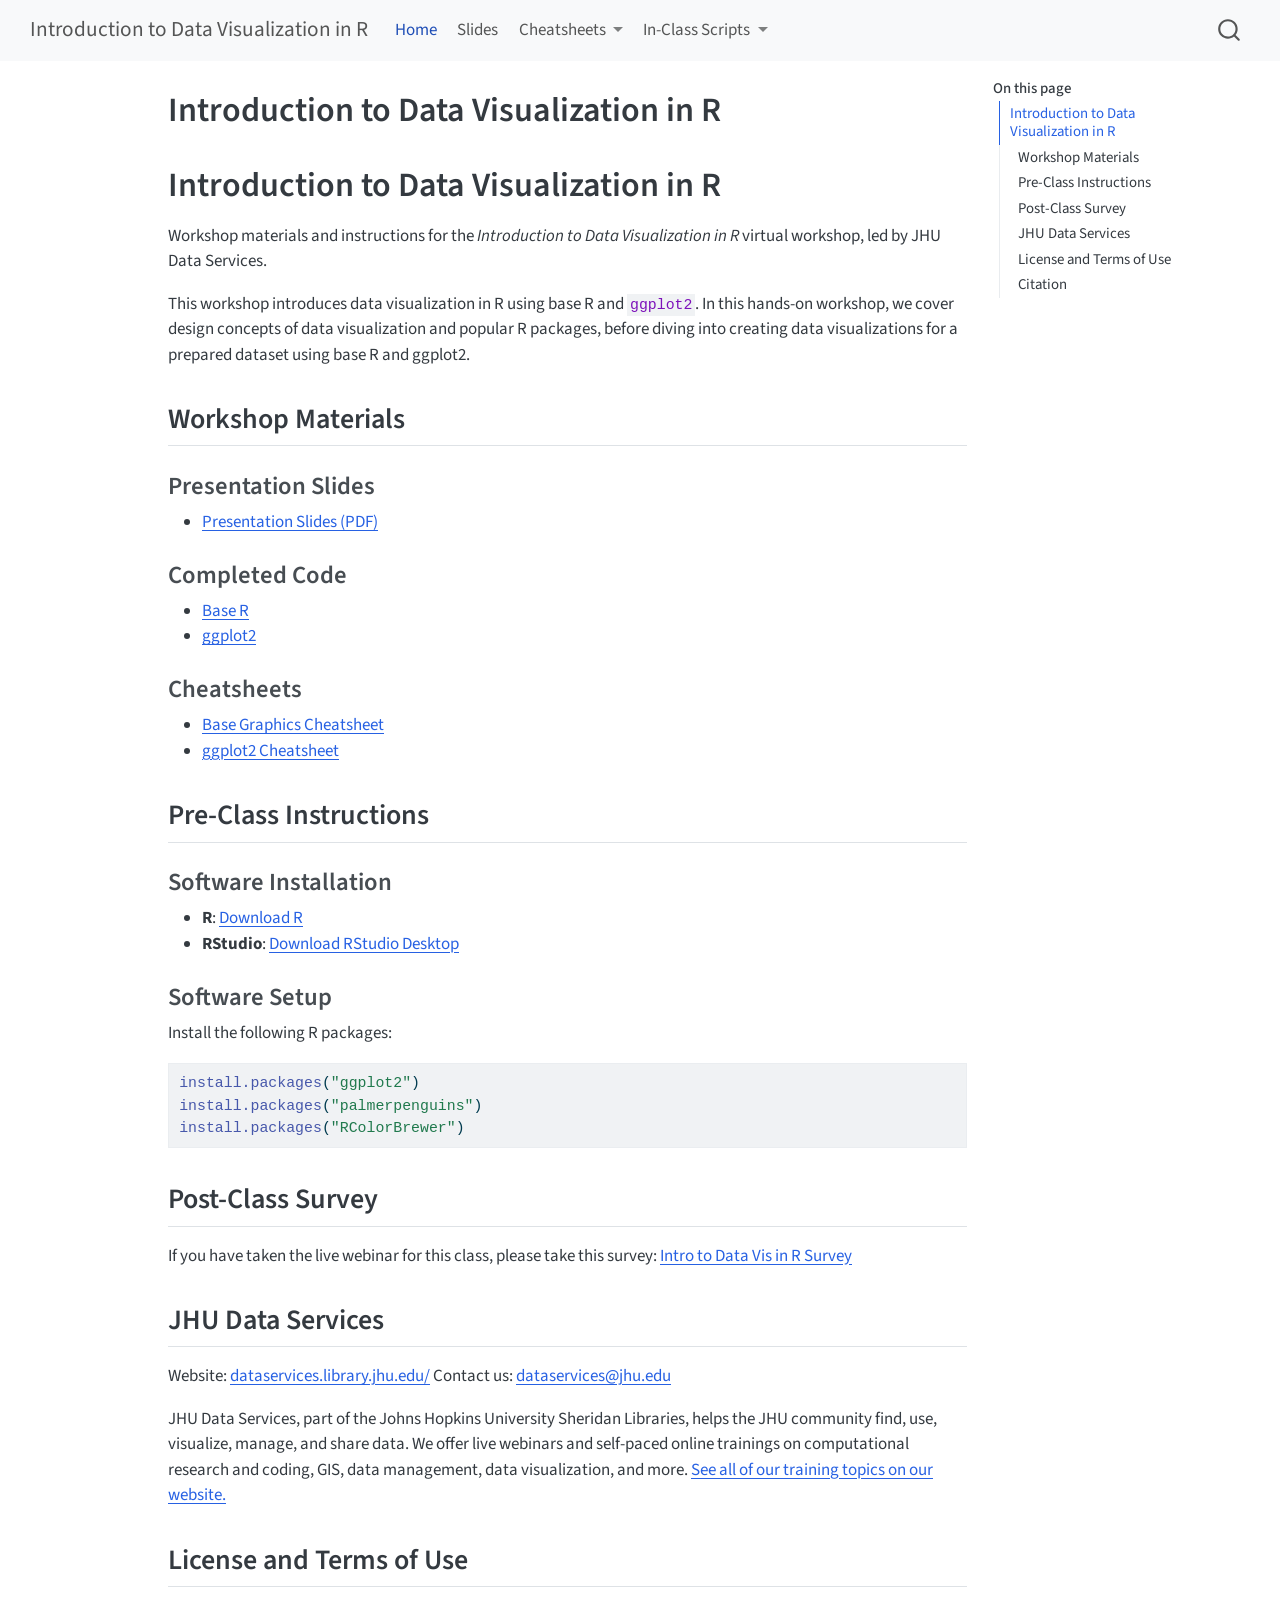
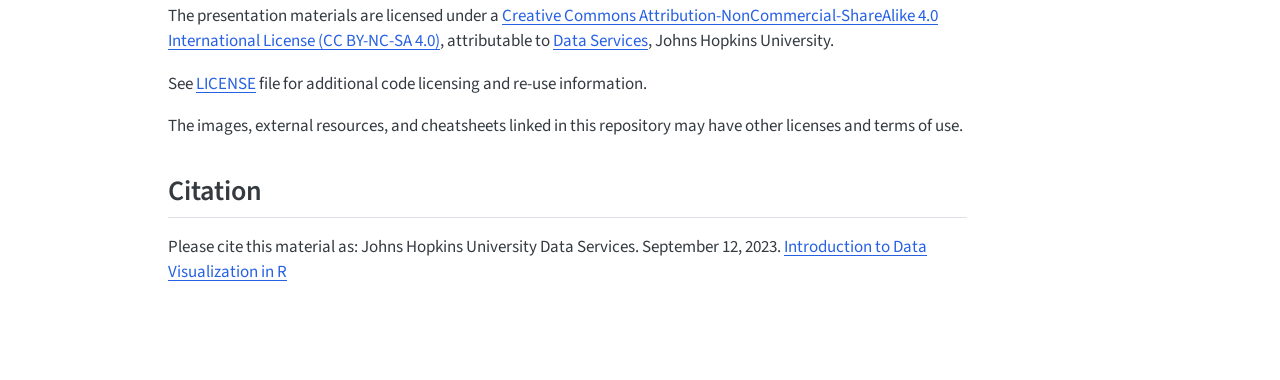
==== docs/index.html @ 9382fbfe "migrated RMDs to qmd, built webpage for resources" ====
<!DOCTYPE html>
<html xmlns="http://www.w3.org/1999/xhtml" lang="en" xml:lang="en"><head>

<meta charset="utf-8">
<meta name="generator" content="quarto-1.8.27">

<meta name="viewport" content="width=device-width, initial-scale=1.0, user-scalable=yes">


<title>Introduction to Data Visualization in R</title>
<style>
code{white-space: pre-wrap;}
span.smallcaps{font-variant: small-caps;}
div.columns{display: flex; gap: min(4vw, 1.5em);}
div.column{flex: auto; overflow-x: auto;}
div.hanging-indent{margin-left: 1.5em; text-indent: -1.5em;}
ul.task-list{list-style: none;}
ul.task-list li input[type="checkbox"] {
  width: 0.8em;
  margin: 0 0.8em 0.2em -1em; /* quarto-specific, see https://github.com/quarto-dev/quarto-cli/issues/4556 */ 
  vertical-align: middle;
}
/* CSS for syntax highlighting */
html { -webkit-text-size-adjust: 100%; }
pre > code.sourceCode { white-space: pre; position: relative; }
pre > code.sourceCode > span { display: inline-block; line-height: 1.25; }
pre > code.sourceCode > span:empty { height: 1.2em; }
.sourceCode { overflow: visible; }
code.sourceCode > span { color: inherit; text-decoration: inherit; }
div.sourceCode { margin: 1em 0; }
pre.sourceCode { margin: 0; }
@media screen {
div.sourceCode { overflow: auto; }
}
@media print {
pre > code.sourceCode { white-space: pre-wrap; }
pre > code.sourceCode > span { text-indent: -5em; padding-left: 5em; }
}
pre.numberSource code
  { counter-reset: source-line 0; }
pre.numberSource code > span
  { position: relative; left: -4em; counter-increment: source-line; }
pre.numberSource code > span > a:first-child::before
  { content: counter(source-line);
    position: relative; left: -1em; text-align: right; vertical-align: baseline;
    border: none; display: inline-block;
    -webkit-touch-callout: none; -webkit-user-select: none;
    -khtml-user-select: none; -moz-user-select: none;
    -ms-user-select: none; user-select: none;
    padding: 0 4px; width: 4em;
  }
pre.numberSource { margin-left: 3em;  padding-left: 4px; }
div.sourceCode
  {   }
@media screen {
pre > code.sourceCode > span > a:first-child::before { text-decoration: underline; }
}
</style>


<script src="site_libs/quarto-nav/quarto-nav.js"></script>
<script src="site_libs/quarto-nav/headroom.min.js"></script>
<script src="site_libs/clipboard/clipboard.min.js"></script>
<script src="site_libs/quarto-search/autocomplete.umd.js"></script>
<script src="site_libs/quarto-search/fuse.min.js"></script>
<script src="site_libs/quarto-search/quarto-search.js"></script>
<meta name="quarto:offset" content="./">
<script src="site_libs/quarto-html/quarto.js" type="module"></script>
<script src="site_libs/quarto-html/tabsets/tabsets.js" type="module"></script>
<script src="site_libs/quarto-html/axe/axe-check.js" type="module"></script>
<script src="site_libs/quarto-html/popper.min.js"></script>
<script src="site_libs/quarto-html/tippy.umd.min.js"></script>
<script src="site_libs/quarto-html/anchor.min.js"></script>
<link href="site_libs/quarto-html/tippy.css" rel="stylesheet">
<link href="site_libs/quarto-html/quarto-syntax-highlighting-ed96de9b727972fe78a7b5d16c58bf87.css" rel="stylesheet" id="quarto-text-highlighting-styles">
<script src="site_libs/bootstrap/bootstrap.min.js"></script>
<link href="site_libs/bootstrap/bootstrap-icons.css" rel="stylesheet">
<link href="site_libs/bootstrap/bootstrap-5b4ad623e5705c0698d39aec6f10cf02.min.css" rel="stylesheet" append-hash="true" id="quarto-bootstrap" data-mode="light">
<script id="quarto-search-options" type="application/json">{
  "location": "navbar",
  "copy-button": false,
  "collapse-after": 3,
  "panel-placement": "end",
  "type": "overlay",
  "limit": 50,
  "keyboard-shortcut": [
    "f",
    "/",
    "s"
  ],
  "show-item-context": false,
  "language": {
    "search-no-results-text": "No results",
    "search-matching-documents-text": "matching documents",
    "search-copy-link-title": "Copy link to search",
    "search-hide-matches-text": "Hide additional matches",
    "search-more-match-text": "more match in this document",
    "search-more-matches-text": "more matches in this document",
    "search-clear-button-title": "Clear",
    "search-text-placeholder": "",
    "search-detached-cancel-button-title": "Cancel",
    "search-submit-button-title": "Submit",
    "search-label": "Search"
  }
}</script>


</head>

<body class="nav-fixed quarto-light">

<div id="quarto-search-results"></div>
  <header id="quarto-header" class="headroom fixed-top">
    <nav class="navbar navbar-expand-lg " data-bs-theme="dark">
      <div class="navbar-container container-fluid">
      <div class="navbar-brand-container mx-auto">
    <a class="navbar-brand" href="./index.html">
    <span class="navbar-title">Introduction to Data Visualization in R</span>
    </a>
  </div>
            <div id="quarto-search" class="" title="Search"></div>
          <button class="navbar-toggler" type="button" data-bs-toggle="collapse" data-bs-target="#navbarCollapse" aria-controls="navbarCollapse" role="menu" aria-expanded="false" aria-label="Toggle navigation" onclick="if (window.quartoToggleHeadroom) { window.quartoToggleHeadroom(); }">
  <span class="navbar-toggler-icon"></span>
</button>
          <div class="collapse navbar-collapse" id="navbarCollapse">
            <ul class="navbar-nav navbar-nav-scroll me-auto">
  <li class="nav-item">
    <a class="nav-link active" href="./index.html" aria-current="page"> 
<span class="menu-text">Home</span></a>
  </li>  
  <li class="nav-item">
    <a class="nav-link" href="./PresentationMaterials/IntroDataVisR.pdf"> 
<span class="menu-text">Slides</span></a>
  </li>  
  <li class="nav-item dropdown ">
    <a class="nav-link dropdown-toggle" href="#" id="nav-menu-cheatsheets" role="link" data-bs-toggle="dropdown" aria-expanded="false">
 <span class="menu-text">Cheatsheets</span>
    </a>
    <ul class="dropdown-menu" aria-labelledby="nav-menu-cheatsheets">    
        <li>
    <a class="dropdown-item" href="./Resources/BaseGraphicsCheatsheet.pdf" target="_blank">
 <span class="dropdown-text">Base Graphics Cheatsheet</span></a>
  </li>  
        <li>
    <a class="dropdown-item" href="./Resources/ggplot2Cheatsheet.pdf" target="_blank">
 <span class="dropdown-text">ggplot2 Cheatsheet</span></a>
  </li>  
    </ul>
  </li>
  <li class="nav-item dropdown ">
    <a class="nav-link dropdown-toggle" href="#" id="nav-menu-in-class-scripts" role="link" data-bs-toggle="dropdown" aria-expanded="false">
 <span class="menu-text">In-Class Scripts</span>
    </a>
    <ul class="dropdown-menu" aria-labelledby="nav-menu-in-class-scripts">    
        <li>
    <a class="dropdown-item" href="./In-ClassScripts/lesson-1-base-r.html">
 <span class="dropdown-text">Part 1 – Base R</span></a>
  </li>  
        <li>
    <a class="dropdown-item" href="./In-ClassScripts/lesson-2-ggplot2.html">
 <span class="dropdown-text">Part 2 – ggplot2</span></a>
  </li>  
    </ul>
  </li>
</ul>
          </div> <!-- /navcollapse -->
            <div class="quarto-navbar-tools">
</div>
      </div> <!-- /container-fluid -->
    </nav>
</header>
<!-- content -->
<div id="quarto-content" class="quarto-container page-columns page-rows-contents page-layout-article page-navbar">
<!-- sidebar -->
<!-- margin-sidebar -->
    <div id="quarto-margin-sidebar" class="sidebar margin-sidebar">
        <nav id="TOC" role="doc-toc" class="toc-active">
    <h2 id="toc-title">On this page</h2>
   
  <ul>
  <li><a href="#introduction-to-data-visualization-in-r" id="toc-introduction-to-data-visualization-in-r" class="nav-link active" data-scroll-target="#introduction-to-data-visualization-in-r">Introduction to Data Visualization in R</a>
  <ul class="collapse">
  <li><a href="#workshop-materials" id="toc-workshop-materials" class="nav-link" data-scroll-target="#workshop-materials">Workshop Materials</a>
  <ul class="collapse">
  <li><a href="#presentation-slides" id="toc-presentation-slides" class="nav-link" data-scroll-target="#presentation-slides">Presentation Slides</a></li>
  <li><a href="#completed-code" id="toc-completed-code" class="nav-link" data-scroll-target="#completed-code">Completed Code</a></li>
  <li><a href="#cheatsheets" id="toc-cheatsheets" class="nav-link" data-scroll-target="#cheatsheets">Cheatsheets</a></li>
  </ul></li>
  <li><a href="#pre-class-instructions" id="toc-pre-class-instructions" class="nav-link" data-scroll-target="#pre-class-instructions">Pre-Class Instructions</a>
  <ul class="collapse">
  <li><a href="#software-installation" id="toc-software-installation" class="nav-link" data-scroll-target="#software-installation">Software Installation</a></li>
  <li><a href="#software-setup" id="toc-software-setup" class="nav-link" data-scroll-target="#software-setup">Software Setup</a></li>
  </ul></li>
  <li><a href="#post-class-survey" id="toc-post-class-survey" class="nav-link" data-scroll-target="#post-class-survey">Post-Class Survey</a></li>
  <li><a href="#jhu-data-services" id="toc-jhu-data-services" class="nav-link" data-scroll-target="#jhu-data-services">JHU Data Services</a></li>
  <li><a href="#license-and-terms-of-use" id="toc-license-and-terms-of-use" class="nav-link" data-scroll-target="#license-and-terms-of-use">License and Terms of Use</a></li>
  <li><a href="#citation" id="toc-citation" class="nav-link" data-scroll-target="#citation">Citation</a></li>
  </ul></li>
  </ul>
</nav>
    </div>
<!-- main -->
<main class="content" id="quarto-document-content">

<header id="title-block-header" class="quarto-title-block default">
<div class="quarto-title">
<h1 class="title">Introduction to Data Visualization in R</h1>
</div>



<div class="quarto-title-meta">

    
  
    
  </div>
  


</header>


<section id="introduction-to-data-visualization-in-r" class="level1">
<h1>Introduction to Data Visualization in R</h1>
<p>Workshop materials and instructions for the <em>Introduction to Data Visualization in R</em> virtual workshop, led by JHU Data Services.</p>
<p>This workshop introduces data visualization in R using base R and <code>ggplot2</code>. In this hands-on workshop, we cover design concepts of data visualization and popular R packages, before diving into creating data visualizations for a prepared dataset using base R and ggplot2.</p>
<section id="workshop-materials" class="level2">
<h2 class="anchored" data-anchor-id="workshop-materials">Workshop Materials</h2>
<section id="presentation-slides" class="level3">
<h3 class="anchored" data-anchor-id="presentation-slides">Presentation Slides</h3>
<ul>
<li><a href="PresentationMaterials/IntroDataVisR.pdf">Presentation Slides (PDF)</a></li>
</ul>
</section>
<section id="completed-code" class="level3">
<h3 class="anchored" data-anchor-id="completed-code">Completed Code</h3>
<ul>
<li><a href="./In-ClassScripts/lesson-1-base-r.html">Base R</a></li>
<li><a href="./In-ClassScripts/lesson-2-ggplot2.html">ggplot2</a></li>
</ul>
</section>
<section id="cheatsheets" class="level3">
<h3 class="anchored" data-anchor-id="cheatsheets">Cheatsheets</h3>
<ul>
<li><a href="Resources/BaseGraphicsCheatsheet.pdf">Base Graphics Cheatsheet</a></li>
<li><a href="Resources/ggplot2Cheatsheet.pdf">ggplot2 Cheatsheet</a></li>
</ul>
</section>
</section>
<section id="pre-class-instructions" class="level2">
<h2 class="anchored" data-anchor-id="pre-class-instructions">Pre-Class Instructions</h2>
<section id="software-installation" class="level3">
<h3 class="anchored" data-anchor-id="software-installation">Software Installation</h3>
<ul>
<li><strong>R</strong>: <a href="https://cran.r-project.org/">Download R</a></li>
<li><strong>RStudio</strong>: <a href="https://www.rstudio.com/products/rstudio/download/">Download RStudio Desktop</a></li>
</ul>
</section>
<section id="software-setup" class="level3">
<h3 class="anchored" data-anchor-id="software-setup">Software Setup</h3>
<p>Install the following R packages:</p>
<div class="code-copy-outer-scaffold"><div class="sourceCode" id="cb1"><pre class="sourceCode r code-with-copy"><code class="sourceCode r"><span id="cb1-1"><a href="#cb1-1" aria-hidden="true" tabindex="-1"></a><span class="fu">install.packages</span>(<span class="st">"ggplot2"</span>)</span>
<span id="cb1-2"><a href="#cb1-2" aria-hidden="true" tabindex="-1"></a><span class="fu">install.packages</span>(<span class="st">"palmerpenguins"</span>)</span>
<span id="cb1-3"><a href="#cb1-3" aria-hidden="true" tabindex="-1"></a><span class="fu">install.packages</span>(<span class="st">"RColorBrewer"</span>)</span></code></pre></div><button title="Copy to Clipboard" class="code-copy-button"><i class="bi"></i></button></div>
</section>
</section>
<section id="post-class-survey" class="level2">
<h2 class="anchored" data-anchor-id="post-class-survey">Post-Class Survey</h2>
<p>If you have taken the live webinar for this class, please take this survey: <a href="">Intro to Data Vis in R Survey</a></p>
</section>
<section id="jhu-data-services" class="level2">
<h2 class="anchored" data-anchor-id="jhu-data-services">JHU Data Services</h2>
<p>Website: <a href="https://dataservices.library.jhu.edu/">dataservices.library.jhu.edu/</a> Contact us: <a href="mailto:dataservices@jhu.edu">dataservices@jhu.edu</a></p>
<p>JHU Data Services, part of the Johns Hopkins University Sheridan Libraries, helps the JHU community find, use, visualize, manage, and share data. We offer live webinars and self-paced online trainings on computational research and coding, GIS, data management, data visualization, and more. <a href="https://dataservices.library.jhu.edu/training-workshops/">See all of our training topics on our website.</a></p>
</section>
<section id="license-and-terms-of-use" class="level2">
<h2 class="anchored" data-anchor-id="license-and-terms-of-use">License and Terms of Use</h2>
<p>The presentation materials are licensed under a <a href="https://creativecommons.org/licenses/by-nc-sa/4.0/">Creative Commons Attribution-NonCommercial-ShareAlike 4.0 International License (CC BY-NC-SA 4.0)</a>, attributable to <a href="https://dataservices.library.jhu.edu/">Data Services</a>, Johns Hopkins University.</p>
<p>See <a href="LICENSE">LICENSE</a> file for additional code licensing and re-use information.</p>
<p>The images, external resources, and cheatsheets linked in this repository may have other licenses and terms of use.</p>
</section>
<section id="citation" class="level2">
<h2 class="anchored" data-anchor-id="citation">Citation</h2>
<p>Please cite this material as: Johns Hopkins University Data Services. September 12, 2023. <a href="github.com/jhu-data-services/intro-to-data-visualization-in-r">Introduction to Data Visualization in R</a></p>


</section>
</section>

</main> <!-- /main -->
<script id="quarto-html-after-body" type="application/javascript">
  window.document.addEventListener("DOMContentLoaded", function (event) {
    const icon = "";
    const anchorJS = new window.AnchorJS();
    anchorJS.options = {
      placement: 'right',
      icon: icon
    };
    anchorJS.add('.anchored');
    const isCodeAnnotation = (el) => {
      for (const clz of el.classList) {
        if (clz.startsWith('code-annotation-')) {                     
          return true;
        }
      }
      return false;
    }
    const onCopySuccess = function(e) {
      // button target
      const button = e.trigger;
      // don't keep focus
      button.blur();
      // flash "checked"
      button.classList.add('code-copy-button-checked');
      var currentTitle = button.getAttribute("title");
      button.setAttribute("title", "Copied!");
      let tooltip;
      if (window.bootstrap) {
        button.setAttribute("data-bs-toggle", "tooltip");
        button.setAttribute("data-bs-placement", "left");
        button.setAttribute("data-bs-title", "Copied!");
        tooltip = new bootstrap.Tooltip(button, 
          { trigger: "manual", 
            customClass: "code-copy-button-tooltip",
            offset: [0, -8]});
        tooltip.show();    
      }
      setTimeout(function() {
        if (tooltip) {
          tooltip.hide();
          button.removeAttribute("data-bs-title");
          button.removeAttribute("data-bs-toggle");
          button.removeAttribute("data-bs-placement");
        }
        button.setAttribute("title", currentTitle);
        button.classList.remove('code-copy-button-checked');
      }, 1000);
      // clear code selection
      e.clearSelection();
    }
    const getTextToCopy = function(trigger) {
      const outerScaffold = trigger.parentElement.cloneNode(true);
      const codeEl = outerScaffold.querySelector('code');
      for (const childEl of codeEl.children) {
        if (isCodeAnnotation(childEl)) {
          childEl.remove();
        }
      }
      return codeEl.innerText;
    }
    const clipboard = new window.ClipboardJS('.code-copy-button:not([data-in-quarto-modal])', {
      text: getTextToCopy
    });
    clipboard.on('success', onCopySuccess);
    if (window.document.getElementById('quarto-embedded-source-code-modal')) {
      const clipboardModal = new window.ClipboardJS('.code-copy-button[data-in-quarto-modal]', {
        text: getTextToCopy,
        container: window.document.getElementById('quarto-embedded-source-code-modal')
      });
      clipboardModal.on('success', onCopySuccess);
    }
      var localhostRegex = new RegExp(/^(?:http|https):\/\/localhost\:?[0-9]*\//);
      var mailtoRegex = new RegExp(/^mailto:/);
        var filterRegex = new RegExp('/' + window.location.host + '/');
      var isInternal = (href) => {
          return filterRegex.test(href) || localhostRegex.test(href) || mailtoRegex.test(href);
      }
      // Inspect non-navigation links and adorn them if external
     var links = window.document.querySelectorAll('a[href]:not(.nav-link):not(.navbar-brand):not(.toc-action):not(.sidebar-link):not(.sidebar-item-toggle):not(.pagination-link):not(.no-external):not([aria-hidden]):not(.dropdown-item):not(.quarto-navigation-tool):not(.about-link)');
      for (var i=0; i<links.length; i++) {
        const link = links[i];
        if (!isInternal(link.href)) {
          // undo the damage that might have been done by quarto-nav.js in the case of
          // links that we want to consider external
          if (link.dataset.originalHref !== undefined) {
            link.href = link.dataset.originalHref;
          }
        }
      }
    function tippyHover(el, contentFn, onTriggerFn, onUntriggerFn) {
      const config = {
        allowHTML: true,
        maxWidth: 500,
        delay: 100,
        arrow: false,
        appendTo: function(el) {
            return el.parentElement;
        },
        interactive: true,
        interactiveBorder: 10,
        theme: 'quarto',
        placement: 'bottom-start',
      };
      if (contentFn) {
        config.content = contentFn;
      }
      if (onTriggerFn) {
        config.onTrigger = onTriggerFn;
      }
      if (onUntriggerFn) {
        config.onUntrigger = onUntriggerFn;
      }
      window.tippy(el, config); 
    }
    const noterefs = window.document.querySelectorAll('a[role="doc-noteref"]');
    for (var i=0; i<noterefs.length; i++) {
      const ref = noterefs[i];
      tippyHover(ref, function() {
        // use id or data attribute instead here
        let href = ref.getAttribute('data-footnote-href') || ref.getAttribute('href');
        try { href = new URL(href).hash; } catch {}
        const id = href.replace(/^#\/?/, "");
        const note = window.document.getElementById(id);
        if (note) {
          return note.innerHTML;
        } else {
          return "";
        }
      });
    }
    const xrefs = window.document.querySelectorAll('a.quarto-xref');
    const processXRef = (id, note) => {
      // Strip column container classes
      const stripColumnClz = (el) => {
        el.classList.remove("page-full", "page-columns");
        if (el.children) {
          for (const child of el.children) {
            stripColumnClz(child);
          }
        }
      }
      stripColumnClz(note)
      if (id === null || id.startsWith('sec-')) {
        // Special case sections, only their first couple elements
        const container = document.createElement("div");
        if (note.children && note.children.length > 2) {
          container.appendChild(note.children[0].cloneNode(true));
          for (let i = 1; i < note.children.length; i++) {
            const child = note.children[i];
            if (child.tagName === "P" && child.innerText === "") {
              continue;
            } else {
              container.appendChild(child.cloneNode(true));
              break;
            }
          }
          if (window.Quarto?.typesetMath) {
            window.Quarto.typesetMath(container);
          }
          return container.innerHTML
        } else {
          if (window.Quarto?.typesetMath) {
            window.Quarto.typesetMath(note);
          }
          return note.innerHTML;
        }
      } else {
        // Remove any anchor links if they are present
        const anchorLink = note.querySelector('a.anchorjs-link');
        if (anchorLink) {
          anchorLink.remove();
        }
        if (window.Quarto?.typesetMath) {
          window.Quarto.typesetMath(note);
        }
        if (note.classList.contains("callout")) {
          return note.outerHTML;
        } else {
          return note.innerHTML;
        }
      }
    }
    for (var i=0; i<xrefs.length; i++) {
      const xref = xrefs[i];
      tippyHover(xref, undefined, function(instance) {
        instance.disable();
        let url = xref.getAttribute('href');
        let hash = undefined; 
        if (url.startsWith('#')) {
          hash = url;
        } else {
          try { hash = new URL(url).hash; } catch {}
        }
        if (hash) {
          const id = hash.replace(/^#\/?/, "");
          const note = window.document.getElementById(id);
          if (note !== null) {
            try {
              const html = processXRef(id, note.cloneNode(true));
              instance.setContent(html);
            } finally {
              instance.enable();
              instance.show();
            }
          } else {
            // See if we can fetch this
            fetch(url.split('#')[0])
            .then(res => res.text())
            .then(html => {
              const parser = new DOMParser();
              const htmlDoc = parser.parseFromString(html, "text/html");
              const note = htmlDoc.getElementById(id);
              if (note !== null) {
                const html = processXRef(id, note);
                instance.setContent(html);
              } 
            }).finally(() => {
              instance.enable();
              instance.show();
            });
          }
        } else {
          // See if we can fetch a full url (with no hash to target)
          // This is a special case and we should probably do some content thinning / targeting
          fetch(url)
          .then(res => res.text())
          .then(html => {
            const parser = new DOMParser();
            const htmlDoc = parser.parseFromString(html, "text/html");
            const note = htmlDoc.querySelector('main.content');
            if (note !== null) {
              // This should only happen for chapter cross references
              // (since there is no id in the URL)
              // remove the first header
              if (note.children.length > 0 && note.children[0].tagName === "HEADER") {
                note.children[0].remove();
              }
              const html = processXRef(null, note);
              instance.setContent(html);
            } 
          }).finally(() => {
            instance.enable();
            instance.show();
          });
        }
      }, function(instance) {
      });
    }
        let selectedAnnoteEl;
        const selectorForAnnotation = ( cell, annotation) => {
          let cellAttr = 'data-code-cell="' + cell + '"';
          let lineAttr = 'data-code-annotation="' +  annotation + '"';
          const selector = 'span[' + cellAttr + '][' + lineAttr + ']';
          return selector;
        }
        const selectCodeLines = (annoteEl) => {
          const doc = window.document;
          const targetCell = annoteEl.getAttribute("data-target-cell");
          const targetAnnotation = annoteEl.getAttribute("data-target-annotation");
          const annoteSpan = window.document.querySelector(selectorForAnnotation(targetCell, targetAnnotation));
          const lines = annoteSpan.getAttribute("data-code-lines").split(",");
          const lineIds = lines.map((line) => {
            return targetCell + "-" + line;
          })
          let top = null;
          let height = null;
          let parent = null;
          if (lineIds.length > 0) {
              //compute the position of the single el (top and bottom and make a div)
              const el = window.document.getElementById(lineIds[0]);
              top = el.offsetTop;
              height = el.offsetHeight;
              parent = el.parentElement.parentElement;
            if (lineIds.length > 1) {
              const lastEl = window.document.getElementById(lineIds[lineIds.length - 1]);
              const bottom = lastEl.offsetTop + lastEl.offsetHeight;
              height = bottom - top;
            }
            if (top !== null && height !== null && parent !== null) {
              // cook up a div (if necessary) and position it 
              let div = window.document.getElementById("code-annotation-line-highlight");
              if (div === null) {
                div = window.document.createElement("div");
                div.setAttribute("id", "code-annotation-line-highlight");
                div.style.position = 'absolute';
                parent.appendChild(div);
              }
              div.style.top = top - 2 + "px";
              div.style.height = height + 4 + "px";
              div.style.left = 0;
              let gutterDiv = window.document.getElementById("code-annotation-line-highlight-gutter");
              if (gutterDiv === null) {
                gutterDiv = window.document.createElement("div");
                gutterDiv.setAttribute("id", "code-annotation-line-highlight-gutter");
                gutterDiv.style.position = 'absolute';
                const codeCell = window.document.getElementById(targetCell);
                const gutter = codeCell.querySelector('.code-annotation-gutter');
                gutter.appendChild(gutterDiv);
              }
              gutterDiv.style.top = top - 2 + "px";
              gutterDiv.style.height = height + 4 + "px";
            }
            selectedAnnoteEl = annoteEl;
          }
        };
        const unselectCodeLines = () => {
          const elementsIds = ["code-annotation-line-highlight", "code-annotation-line-highlight-gutter"];
          elementsIds.forEach((elId) => {
            const div = window.document.getElementById(elId);
            if (div) {
              div.remove();
            }
          });
          selectedAnnoteEl = undefined;
        };
          // Handle positioning of the toggle
      window.addEventListener(
        "resize",
        throttle(() => {
          elRect = undefined;
          if (selectedAnnoteEl) {
            selectCodeLines(selectedAnnoteEl);
          }
        }, 10)
      );
      function throttle(fn, ms) {
      let throttle = false;
      let timer;
        return (...args) => {
          if(!throttle) { // first call gets through
              fn.apply(this, args);
              throttle = true;
          } else { // all the others get throttled
              if(timer) clearTimeout(timer); // cancel #2
              timer = setTimeout(() => {
                fn.apply(this, args);
                timer = throttle = false;
              }, ms);
          }
        };
      }
        // Attach click handler to the DT
        const annoteDls = window.document.querySelectorAll('dt[data-target-cell]');
        for (const annoteDlNode of annoteDls) {
          annoteDlNode.addEventListener('click', (event) => {
            const clickedEl = event.target;
            if (clickedEl !== selectedAnnoteEl) {
              unselectCodeLines();
              const activeEl = window.document.querySelector('dt[data-target-cell].code-annotation-active');
              if (activeEl) {
                activeEl.classList.remove('code-annotation-active');
              }
              selectCodeLines(clickedEl);
              clickedEl.classList.add('code-annotation-active');
            } else {
              // Unselect the line
              unselectCodeLines();
              clickedEl.classList.remove('code-annotation-active');
            }
          });
        }
    const findCites = (el) => {
      const parentEl = el.parentElement;
      if (parentEl) {
        const cites = parentEl.dataset.cites;
        if (cites) {
          return {
            el,
            cites: cites.split(' ')
          };
        } else {
          return findCites(el.parentElement)
        }
      } else {
        return undefined;
      }
    };
    var bibliorefs = window.document.querySelectorAll('a[role="doc-biblioref"]');
    for (var i=0; i<bibliorefs.length; i++) {
      const ref = bibliorefs[i];
      const citeInfo = findCites(ref);
      if (citeInfo) {
        tippyHover(citeInfo.el, function() {
          var popup = window.document.createElement('div');
          citeInfo.cites.forEach(function(cite) {
            var citeDiv = window.document.createElement('div');
            citeDiv.classList.add('hanging-indent');
            citeDiv.classList.add('csl-entry');
            var biblioDiv = window.document.getElementById('ref-' + cite);
            if (biblioDiv) {
              citeDiv.innerHTML = biblioDiv.innerHTML;
            }
            popup.appendChild(citeDiv);
          });
          return popup.innerHTML;
        });
      }
    }
  });
  </script>
</div> <!-- /content -->




</body></html>
---- docs/site_libs/quarto-html/tippy.css ----
.tippy-box[data-animation=fade][data-state=hidden]{opacity:0}[data-tippy-root]{max-width:calc(100vw - 10px)}.tippy-box{position:relative;background-color:#333;color:#fff;border-radius:4px;font-size:14px;line-height:1.4;white-space:normal;outline:0;transition-property:transform,visibility,opacity}.tippy-box[data-placement^=top]>.tippy-arrow{bottom:0}.tippy-box[data-placement^=top]>.tippy-arrow:before{bottom:-7px;left:0;border-width:8px 8px 0;border-top-color:initial;transform-origin:center top}.tippy-box[data-placement^=bottom]>.tippy-arrow{top:0}.tippy-box[data-placement^=bottom]>.tippy-arrow:before{top:-7px;left:0;border-width:0 8px 8px;border-bottom-color:initial;transform-origin:center bottom}.tippy-box[data-placement^=left]>.tippy-arrow{right:0}.tippy-box[data-placement^=left]>.tippy-arrow:before{border-width:8px 0 8px 8px;border-left-color:initial;right:-7px;transform-origin:center left}.tippy-box[data-placement^=right]>.tippy-arrow{left:0}.tippy-box[data-placement^=right]>.tippy-arrow:before{left:-7px;border-width:8px 8px 8px 0;border-right-color:initial;transform-origin:center right}.tippy-box[data-inertia][data-state=visible]{transition-timing-function:cubic-bezier(.54,1.5,.38,1.11)}.tippy-arrow{width:16px;height:16px;color:#333}.tippy-arrow:before{content:"";position:absolute;border-color:transparent;border-style:solid}.tippy-content{position:relative;padding:5px 9px;z-index:1}
---- docs/site_libs/quarto-html/quarto-syntax-highlighting-ed96de9b727972fe78a7b5d16c58bf87.css ----
/* quarto syntax highlight colors */
:root {
  --quarto-hl-ot-color: #003B4F;
  --quarto-hl-at-color: #657422;
  --quarto-hl-ss-color: #20794D;
  --quarto-hl-an-color: #5E5E5E;
  --quarto-hl-fu-color: #4758AB;
  --quarto-hl-st-color: #20794D;
  --quarto-hl-cf-color: #003B4F;
  --quarto-hl-op-color: #5E5E5E;
  --quarto-hl-er-color: #AD0000;
  --quarto-hl-bn-color: #AD0000;
  --quarto-hl-al-color: #AD0000;
  --quarto-hl-va-color: #111111;
  --quarto-hl-bu-color: inherit;
  --quarto-hl-ex-color: inherit;
  --quarto-hl-pp-color: #AD0000;
  --quarto-hl-in-color: #5E5E5E;
  --quarto-hl-vs-color: #20794D;
  --quarto-hl-wa-color: #5E5E5E;
  --quarto-hl-do-color: #5E5E5E;
  --quarto-hl-im-color: #00769E;
  --quarto-hl-ch-color: #20794D;
  --quarto-hl-dt-color: #AD0000;
  --quarto-hl-fl-color: #AD0000;
  --quarto-hl-co-color: #5E5E5E;
  --quarto-hl-cv-color: #5E5E5E;
  --quarto-hl-cn-color: #8f5902;
  --quarto-hl-sc-color: #5E5E5E;
  --quarto-hl-dv-color: #AD0000;
  --quarto-hl-kw-color: #003B4F;
}

/* other quarto variables */
:root {
  --quarto-font-monospace: SFMono-Regular, Menlo, Monaco, Consolas, "Liberation Mono", "Courier New", monospace;
}

/* syntax highlight based on Pandoc's rules */
pre > code.sourceCode > span {
  color: #003B4F;
}

code.sourceCode > span {
  color: #003B4F;
}

div.sourceCode,
div.sourceCode pre.sourceCode {
  color: #003B4F;
}

/* Normal */
code span {
  color: #003B4F;
}

/* Alert */
code span.al {
  color: #AD0000;
  font-style: inherit;
}

/* Annotation */
code span.an {
  color: #5E5E5E;
  font-style: inherit;
}

/* Attribute */
code span.at {
  color: #657422;
  font-style: inherit;
}

/* BaseN */
code span.bn {
  color: #AD0000;
  font-style: inherit;
}

/* BuiltIn */
code span.bu {
  font-style: inherit;
}

/* ControlFlow */
code span.cf {
  color: #003B4F;
  font-weight: bold;
  font-style: inherit;
}

/* Char */
code span.ch {
  color: #20794D;
  font-style: inherit;
}

/* Constant */
code span.cn {
  color: #8f5902;
  font-style: inherit;
}

/* Comment */
code span.co {
  color: #5E5E5E;
  font-style: inherit;
}

/* CommentVar */
code span.cv {
  color: #5E5E5E;
  font-style: italic;
}

/* Documentation */
code span.do {
  color: #5E5E5E;
  font-style: italic;
}

/* DataType */
code span.dt {
  color: #AD0000;
  font-style: inherit;
}

/* DecVal */
code span.dv {
  color: #AD0000;
  font-style: inherit;
}

/* Error */
code span.er {
  color: #AD0000;
  font-style: inherit;
}

/* Extension */
code span.ex {
  font-style: inherit;
}

/* Float */
code span.fl {
  color: #AD0000;
  font-style: inherit;
}

/* Function */
code span.fu {
  color: #4758AB;
  font-style: inherit;
}

/* Import */
code span.im {
  color: #00769E;
  font-style: inherit;
}

/* Information */
code span.in {
  color: #5E5E5E;
  font-style: inherit;
}

/* Keyword */
code span.kw {
  color: #003B4F;
  font-weight: bold;
  font-style: inherit;
}

/* Operator */
code span.op {
  color: #5E5E5E;
  font-style: inherit;
}

/* Other */
code span.ot {
  color: #003B4F;
  font-style: inherit;
}

/* Preprocessor */
code span.pp {
  color: #AD0000;
  font-style: inherit;
}

/* SpecialChar */
code span.sc {
  color: #5E5E5E;
  font-style: inherit;
}

/* SpecialString */
code span.ss {
  color: #20794D;
  font-style: inherit;
}

/* String */
code span.st {
  color: #20794D;
  font-style: inherit;
}

/* Variable */
code span.va {
  color: #111111;
  font-style: inherit;
}

/* VerbatimString */
code span.vs {
  color: #20794D;
  font-style: inherit;
}

/* Warning */
code span.wa {
  color: #5E5E5E;
  font-style: italic;
}

.prevent-inlining {
  content: "</";
}

/*# sourceMappingURL=0920dd6d7437995b8cdf7429764427b1.css.map */
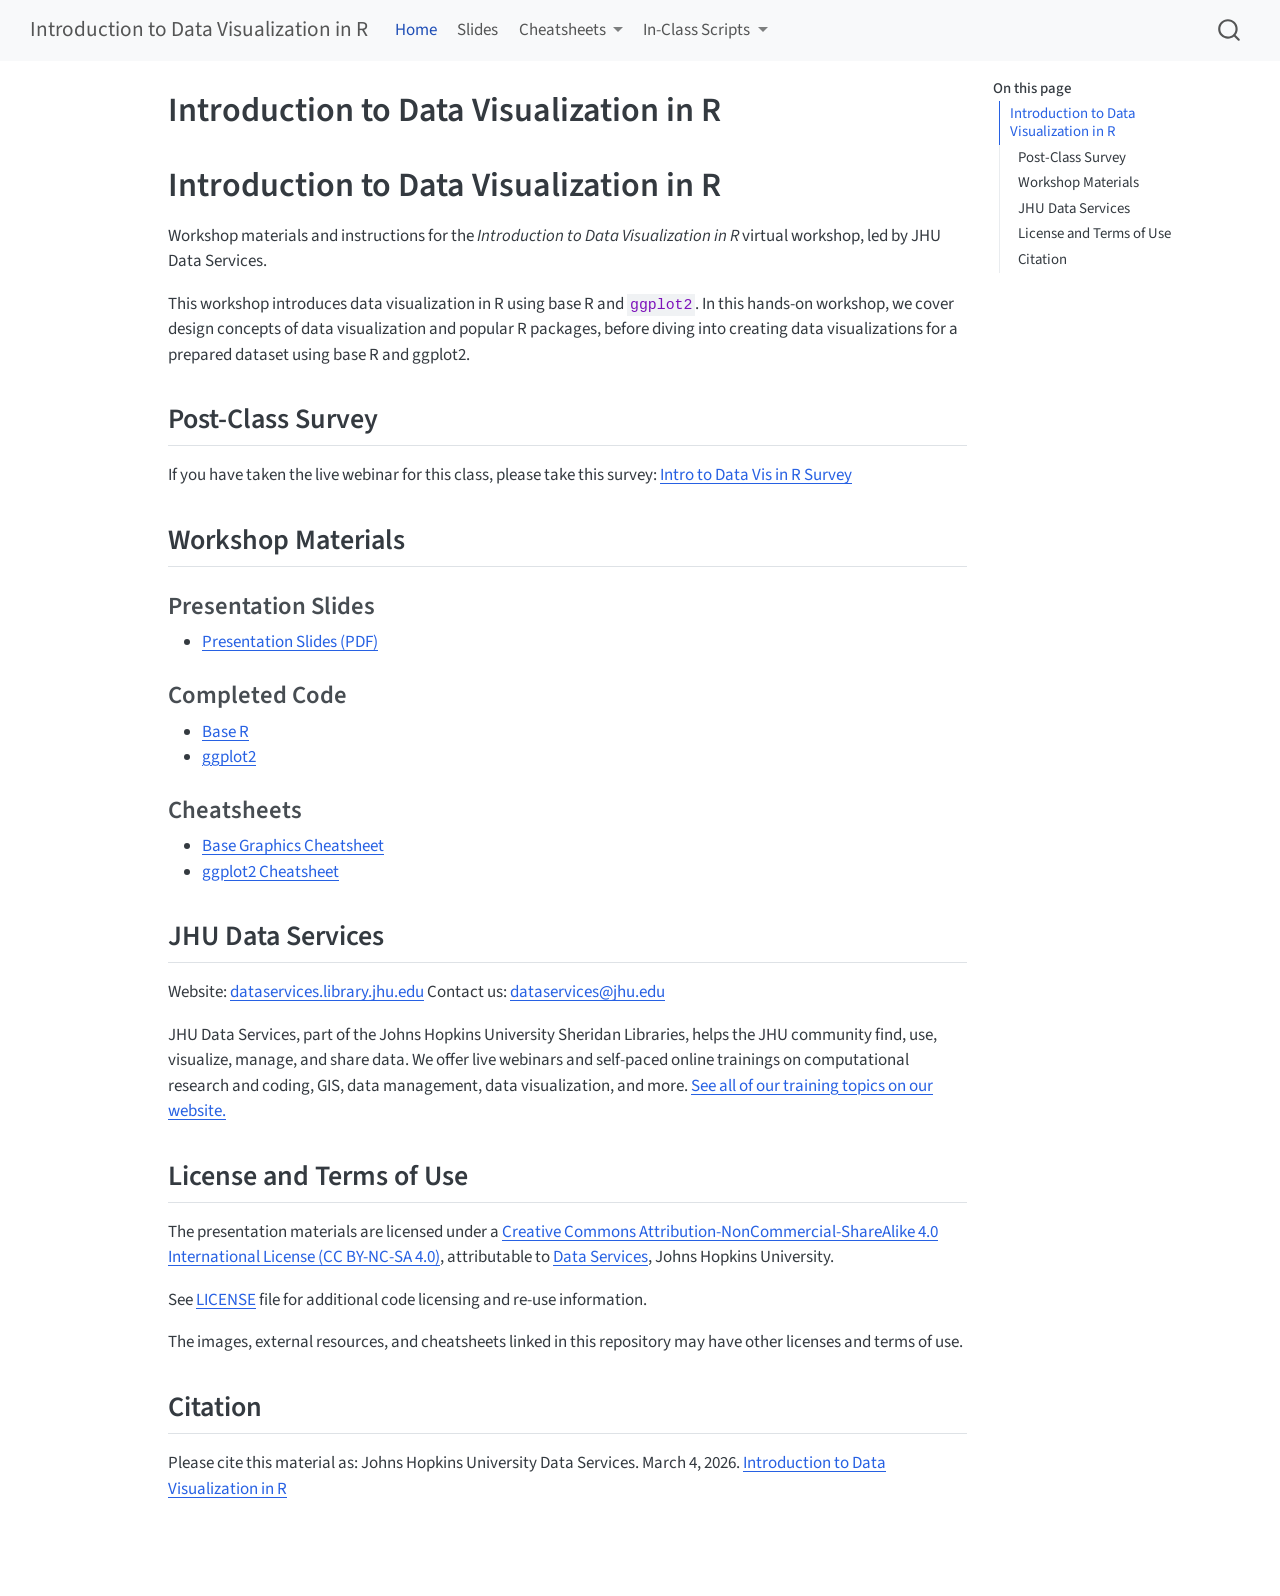
==== commit dc8dd735: "updated index" ====
--- a/docs/index.html
+++ b/docs/index.html
@@ -19,41 +19,6 @@
   width: 0.8em;
   margin: 0 0.8em 0.2em -1em; /* quarto-specific, see https://github.com/quarto-dev/quarto-cli/issues/4556 */ 
   vertical-align: middle;
-}
-/* CSS for syntax highlighting */
-html { -webkit-text-size-adjust: 100%; }
-pre > code.sourceCode { white-space: pre; position: relative; }
-pre > code.sourceCode > span { display: inline-block; line-height: 1.25; }
-pre > code.sourceCode > span:empty { height: 1.2em; }
-.sourceCode { overflow: visible; }
-code.sourceCode > span { color: inherit; text-decoration: inherit; }
-div.sourceCode { margin: 1em 0; }
-pre.sourceCode { margin: 0; }
-@media screen {
-div.sourceCode { overflow: auto; }
-}
-@media print {
-pre > code.sourceCode { white-space: pre-wrap; }
-pre > code.sourceCode > span { text-indent: -5em; padding-left: 5em; }
-}
-pre.numberSource code
-  { counter-reset: source-line 0; }
-pre.numberSource code > span
-  { position: relative; left: -4em; counter-increment: source-line; }
-pre.numberSource code > span > a:first-child::before
-  { content: counter(source-line);
-    position: relative; left: -1em; text-align: right; vertical-align: baseline;
-    border: none; display: inline-block;
-    -webkit-touch-callout: none; -webkit-user-select: none;
-    -khtml-user-select: none; -moz-user-select: none;
-    -ms-user-select: none; user-select: none;
-    padding: 0 4px; width: 4em;
-  }
-pre.numberSource { margin-left: 3em;  padding-left: 4px; }
-div.sourceCode
-  {   }
-@media screen {
-pre > code.sourceCode > span > a:first-child::before { text-decoration: underline; }
 }
 </style>
 
@@ -180,18 +145,13 @@
   <ul>
   <li><a href="#introduction-to-data-visualization-in-r" id="toc-introduction-to-data-visualization-in-r" class="nav-link active" data-scroll-target="#introduction-to-data-visualization-in-r">Introduction to Data Visualization in R</a>
   <ul class="collapse">
+  <li><a href="#post-class-survey" id="toc-post-class-survey" class="nav-link" data-scroll-target="#post-class-survey">Post-Class Survey</a></li>
   <li><a href="#workshop-materials" id="toc-workshop-materials" class="nav-link" data-scroll-target="#workshop-materials">Workshop Materials</a>
   <ul class="collapse">
   <li><a href="#presentation-slides" id="toc-presentation-slides" class="nav-link" data-scroll-target="#presentation-slides">Presentation Slides</a></li>
   <li><a href="#completed-code" id="toc-completed-code" class="nav-link" data-scroll-target="#completed-code">Completed Code</a></li>
   <li><a href="#cheatsheets" id="toc-cheatsheets" class="nav-link" data-scroll-target="#cheatsheets">Cheatsheets</a></li>
   </ul></li>
-  <li><a href="#pre-class-instructions" id="toc-pre-class-instructions" class="nav-link" data-scroll-target="#pre-class-instructions">Pre-Class Instructions</a>
-  <ul class="collapse">
-  <li><a href="#software-installation" id="toc-software-installation" class="nav-link" data-scroll-target="#software-installation">Software Installation</a></li>
-  <li><a href="#software-setup" id="toc-software-setup" class="nav-link" data-scroll-target="#software-setup">Software Setup</a></li>
-  </ul></li>
-  <li><a href="#post-class-survey" id="toc-post-class-survey" class="nav-link" data-scroll-target="#post-class-survey">Post-Class Survey</a></li>
   <li><a href="#jhu-data-services" id="toc-jhu-data-services" class="nav-link" data-scroll-target="#jhu-data-services">JHU Data Services</a></li>
   <li><a href="#license-and-terms-of-use" id="toc-license-and-terms-of-use" class="nav-link" data-scroll-target="#license-and-terms-of-use">License and Terms of Use</a></li>
   <li><a href="#citation" id="toc-citation" class="nav-link" data-scroll-target="#citation">Citation</a></li>
@@ -225,6 +185,10 @@
 <h1>Introduction to Data Visualization in R</h1>
 <p>Workshop materials and instructions for the <em>Introduction to Data Visualization in R</em> virtual workshop, led by JHU Data Services.</p>
 <p>This workshop introduces data visualization in R using base R and <code>ggplot2</code>. In this hands-on workshop, we cover design concepts of data visualization and popular R packages, before diving into creating data visualizations for a prepared dataset using base R and ggplot2.</p>
+<section id="post-class-survey" class="level2">
+<h2 class="anchored" data-anchor-id="post-class-survey">Post-Class Survey</h2>
+<p>If you have taken the live webinar for this class, please take this survey: <a href="http://bit.ly/data-vis-r-survey">Intro to Data Vis in R Survey</a></p>
+</section>
 <section id="workshop-materials" class="level2">
 <h2 class="anchored" data-anchor-id="workshop-materials">Workshop Materials</h2>
 <section id="presentation-slides" class="level3">
@@ -248,30 +212,9 @@
 </ul>
 </section>
 </section>
-<section id="pre-class-instructions" class="level2">
-<h2 class="anchored" data-anchor-id="pre-class-instructions">Pre-Class Instructions</h2>
-<section id="software-installation" class="level3">
-<h3 class="anchored" data-anchor-id="software-installation">Software Installation</h3>
-<ul>
-<li><strong>R</strong>: <a href="https://cran.r-project.org/">Download R</a></li>
-<li><strong>RStudio</strong>: <a href="https://www.rstudio.com/products/rstudio/download/">Download RStudio Desktop</a></li>
-</ul>
-</section>
-<section id="software-setup" class="level3">
-<h3 class="anchored" data-anchor-id="software-setup">Software Setup</h3>
-<p>Install the following R packages:</p>
-<div class="code-copy-outer-scaffold"><div class="sourceCode" id="cb1"><pre class="sourceCode r code-with-copy"><code class="sourceCode r"><span id="cb1-1"><a href="#cb1-1" aria-hidden="true" tabindex="-1"></a><span class="fu">install.packages</span>(<span class="st">"ggplot2"</span>)</span>
-<span id="cb1-2"><a href="#cb1-2" aria-hidden="true" tabindex="-1"></a><span class="fu">install.packages</span>(<span class="st">"palmerpenguins"</span>)</span>
-<span id="cb1-3"><a href="#cb1-3" aria-hidden="true" tabindex="-1"></a><span class="fu">install.packages</span>(<span class="st">"RColorBrewer"</span>)</span></code></pre></div><button title="Copy to Clipboard" class="code-copy-button"><i class="bi"></i></button></div>
-</section>
-</section>
-<section id="post-class-survey" class="level2">
-<h2 class="anchored" data-anchor-id="post-class-survey">Post-Class Survey</h2>
-<p>If you have taken the live webinar for this class, please take this survey: <a href="">Intro to Data Vis in R Survey</a></p>
-</section>
 <section id="jhu-data-services" class="level2">
 <h2 class="anchored" data-anchor-id="jhu-data-services">JHU Data Services</h2>
-<p>Website: <a href="https://dataservices.library.jhu.edu/">dataservices.library.jhu.edu/</a> Contact us: <a href="mailto:dataservices@jhu.edu">dataservices@jhu.edu</a></p>
+<p>Website: <a href="https://dataservices.library.jhu.edu/">dataservices.library.jhu.edu</a> Contact us: <a href="mailto:dataservices@jhu.edu">dataservices@jhu.edu</a></p>
 <p>JHU Data Services, part of the Johns Hopkins University Sheridan Libraries, helps the JHU community find, use, visualize, manage, and share data. We offer live webinars and self-paced online trainings on computational research and coding, GIS, data management, data visualization, and more. <a href="https://dataservices.library.jhu.edu/training-workshops/">See all of our training topics on our website.</a></p>
 </section>
 <section id="license-and-terms-of-use" class="level2">
@@ -282,7 +225,7 @@
 </section>
 <section id="citation" class="level2">
 <h2 class="anchored" data-anchor-id="citation">Citation</h2>
-<p>Please cite this material as: Johns Hopkins University Data Services. September 12, 2023. <a href="github.com/jhu-data-services/intro-to-data-visualization-in-r">Introduction to Data Visualization in R</a></p>
+<p>Please cite this material as: Johns Hopkins University Data Services. March 4, 2026. <a href="https://github.com/jhu-data-services/intro-to-data-visualization-in-r">Introduction to Data Visualization in R</a></p>
 
 
 </section>
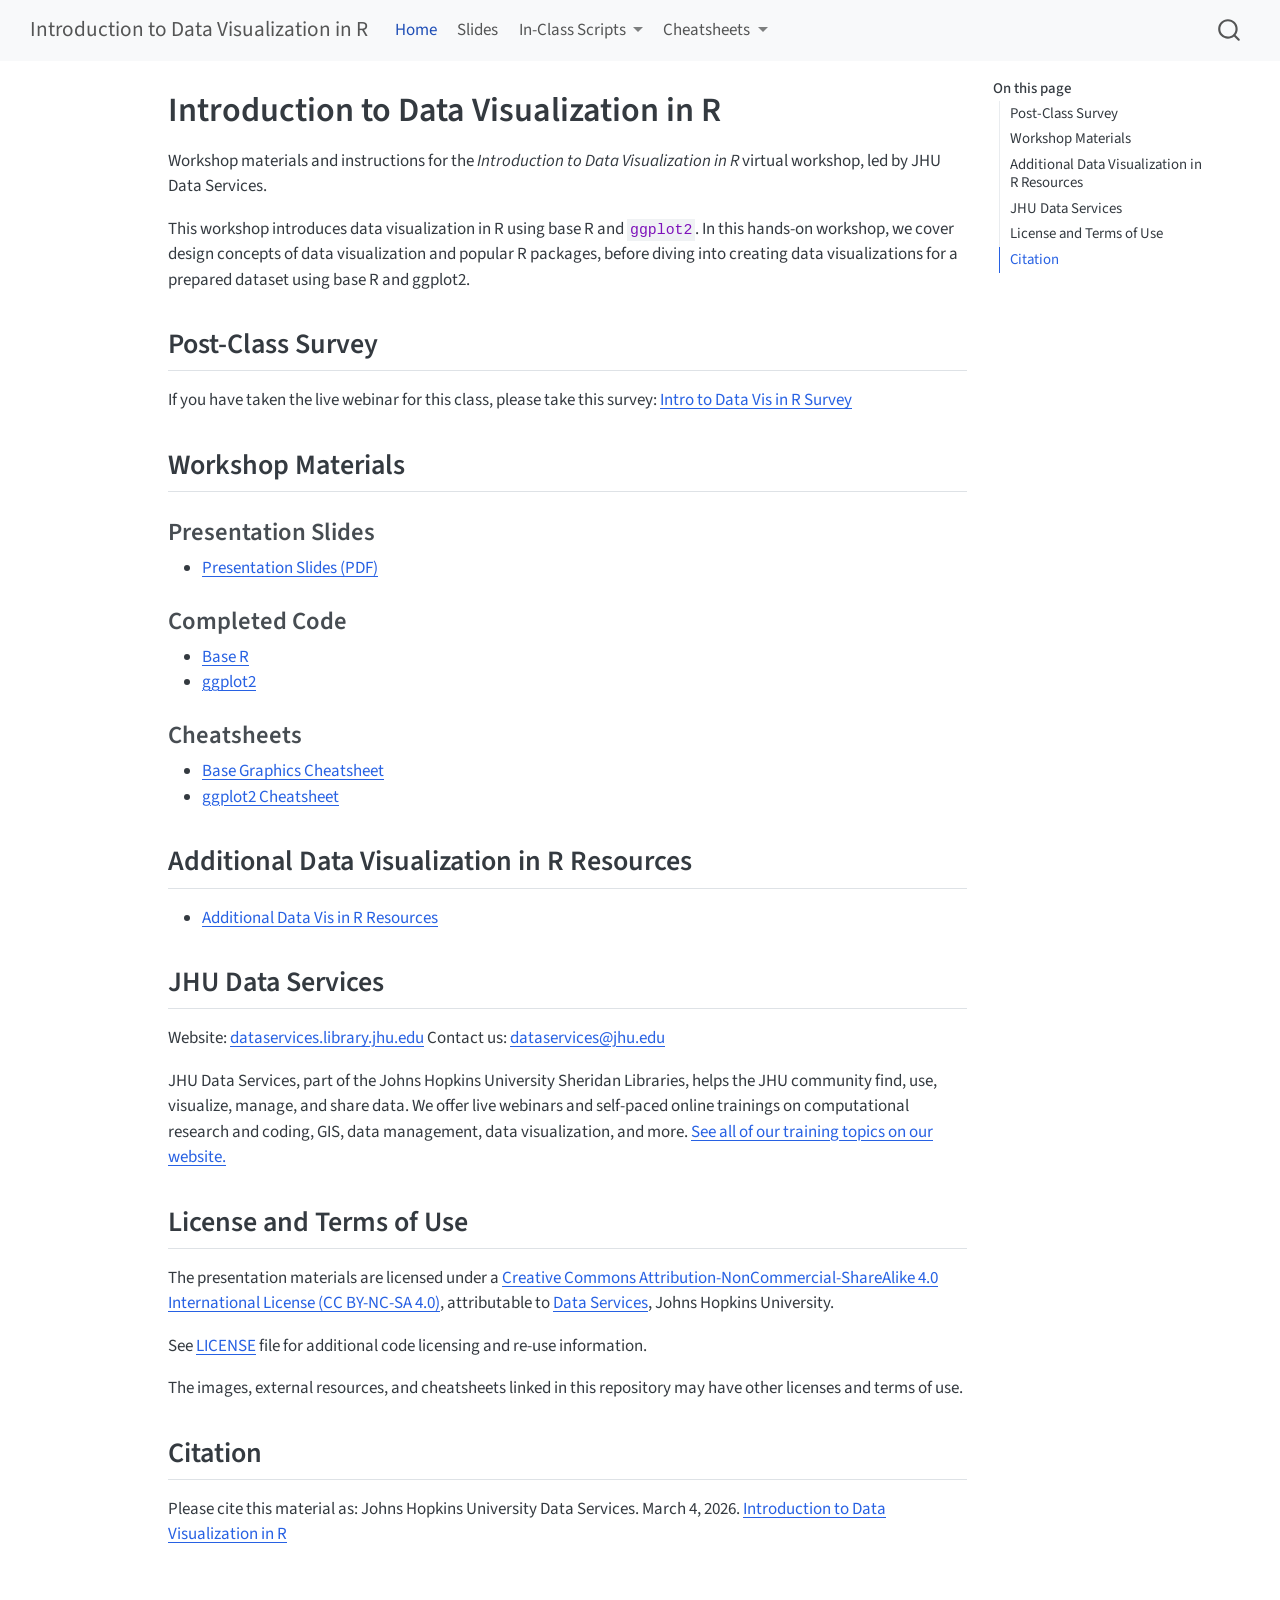
==== commit a2290259: "added additional resources, restructure links" ====
--- a/docs/index.html
+++ b/docs/index.html
@@ -98,6 +98,21 @@
 <span class="menu-text">Slides</span></a>
   </li>  
   <li class="nav-item dropdown ">
+    <a class="nav-link dropdown-toggle" href="#" id="nav-menu-in-class-scripts" role="link" data-bs-toggle="dropdown" aria-expanded="false">
+ <span class="menu-text">In-Class Scripts</span>
+    </a>
+    <ul class="dropdown-menu" aria-labelledby="nav-menu-in-class-scripts">    
+        <li>
+    <a class="dropdown-item" href="./In-ClassScripts/lesson-1-base-r.html" target="_blank">
+ <span class="dropdown-text">Part 1 – Base R</span></a>
+  </li>  
+        <li>
+    <a class="dropdown-item" href="./In-ClassScripts/lesson-2-ggplot2.html" target="_blank">
+ <span class="dropdown-text">Part 2 – ggplot2</span></a>
+  </li>  
+    </ul>
+  </li>
+  <li class="nav-item dropdown ">
     <a class="nav-link dropdown-toggle" href="#" id="nav-menu-cheatsheets" role="link" data-bs-toggle="dropdown" aria-expanded="false">
  <span class="menu-text">Cheatsheets</span>
     </a>
@@ -109,21 +124,6 @@
         <li>
     <a class="dropdown-item" href="./Resources/ggplot2Cheatsheet.pdf" target="_blank">
  <span class="dropdown-text">ggplot2 Cheatsheet</span></a>
-  </li>  
-    </ul>
-  </li>
-  <li class="nav-item dropdown ">
-    <a class="nav-link dropdown-toggle" href="#" id="nav-menu-in-class-scripts" role="link" data-bs-toggle="dropdown" aria-expanded="false">
- <span class="menu-text">In-Class Scripts</span>
-    </a>
-    <ul class="dropdown-menu" aria-labelledby="nav-menu-in-class-scripts">    
-        <li>
-    <a class="dropdown-item" href="./In-ClassScripts/lesson-1-base-r.html">
- <span class="dropdown-text">Part 1 – Base R</span></a>
-  </li>  
-        <li>
-    <a class="dropdown-item" href="./In-ClassScripts/lesson-2-ggplot2.html">
- <span class="dropdown-text">Part 2 – ggplot2</span></a>
   </li>  
     </ul>
   </li>
@@ -143,19 +143,17 @@
     <h2 id="toc-title">On this page</h2>
    
   <ul>
-  <li><a href="#introduction-to-data-visualization-in-r" id="toc-introduction-to-data-visualization-in-r" class="nav-link active" data-scroll-target="#introduction-to-data-visualization-in-r">Introduction to Data Visualization in R</a>
-  <ul class="collapse">
-  <li><a href="#post-class-survey" id="toc-post-class-survey" class="nav-link" data-scroll-target="#post-class-survey">Post-Class Survey</a></li>
+  <li><a href="#post-class-survey" id="toc-post-class-survey" class="nav-link active" data-scroll-target="#post-class-survey">Post-Class Survey</a></li>
   <li><a href="#workshop-materials" id="toc-workshop-materials" class="nav-link" data-scroll-target="#workshop-materials">Workshop Materials</a>
   <ul class="collapse">
   <li><a href="#presentation-slides" id="toc-presentation-slides" class="nav-link" data-scroll-target="#presentation-slides">Presentation Slides</a></li>
   <li><a href="#completed-code" id="toc-completed-code" class="nav-link" data-scroll-target="#completed-code">Completed Code</a></li>
   <li><a href="#cheatsheets" id="toc-cheatsheets" class="nav-link" data-scroll-target="#cheatsheets">Cheatsheets</a></li>
   </ul></li>
+  <li><a href="#additional-data-visualization-in-r-resources" id="toc-additional-data-visualization-in-r-resources" class="nav-link" data-scroll-target="#additional-data-visualization-in-r-resources">Additional Data Visualization in R Resources</a></li>
   <li><a href="#jhu-data-services" id="toc-jhu-data-services" class="nav-link" data-scroll-target="#jhu-data-services">JHU Data Services</a></li>
   <li><a href="#license-and-terms-of-use" id="toc-license-and-terms-of-use" class="nav-link" data-scroll-target="#license-and-terms-of-use">License and Terms of Use</a></li>
   <li><a href="#citation" id="toc-citation" class="nav-link" data-scroll-target="#citation">Citation</a></li>
-  </ul></li>
   </ul>
 </nav>
     </div>
@@ -181,8 +179,6 @@
 </header>
 
 
-<section id="introduction-to-data-visualization-in-r" class="level1">
-<h1>Introduction to Data Visualization in R</h1>
 <p>Workshop materials and instructions for the <em>Introduction to Data Visualization in R</em> virtual workshop, led by JHU Data Services.</p>
 <p>This workshop introduces data visualization in R using base R and <code>ggplot2</code>. In this hands-on workshop, we cover design concepts of data visualization and popular R packages, before diving into creating data visualizations for a prepared dataset using base R and ggplot2.</p>
 <section id="post-class-survey" class="level2">
@@ -212,6 +208,12 @@
 </ul>
 </section>
 </section>
+<section id="additional-data-visualization-in-r-resources" class="level2">
+<h2 class="anchored" data-anchor-id="additional-data-visualization-in-r-resources">Additional Data Visualization in R Resources</h2>
+<ul>
+<li><a href="https://github.com/jhu-data-services/data-visualization-resources">Additional Data Vis in R Resources</a></li>
+</ul>
+</section>
 <section id="jhu-data-services" class="level2">
 <h2 class="anchored" data-anchor-id="jhu-data-services">JHU Data Services</h2>
 <p>Website: <a href="https://dataservices.library.jhu.edu/">dataservices.library.jhu.edu</a> Contact us: <a href="mailto:dataservices@jhu.edu">dataservices@jhu.edu</a></p>
@@ -228,7 +230,6 @@
 <p>Please cite this material as: Johns Hopkins University Data Services. March 4, 2026. <a href="https://github.com/jhu-data-services/intro-to-data-visualization-in-r">Introduction to Data Visualization in R</a></p>
 
 
-</section>
 </section>
 
 </main> <!-- /main -->
